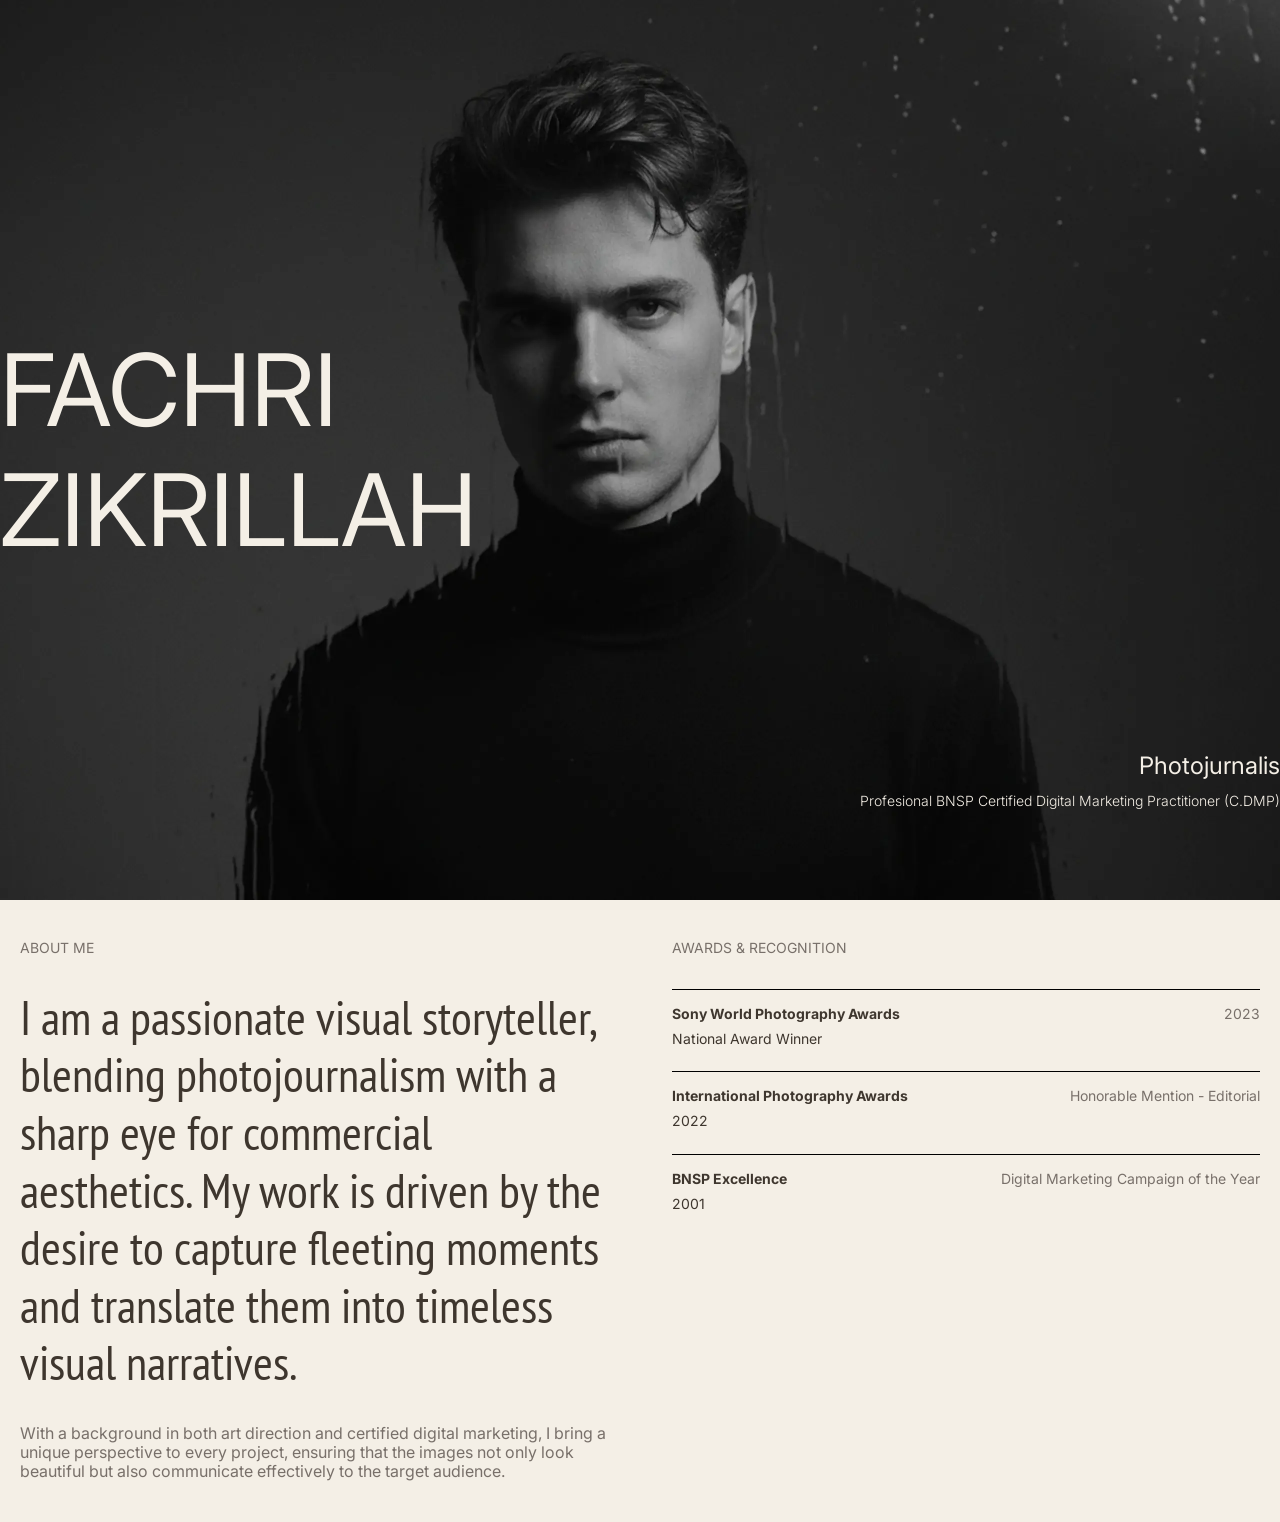
==== about-me.html @ 1428363a "rename files" ====
<!DOCTYPE html>
<html lang="en">
    <head>
        <meta charset="UTF-8" />
        <meta name="viewport" content="width=device-width, initial-scale=1.0" />
        <title>Fachri Zikrillah</title>
        <link rel="preconnect" href="https://fonts.googleapis.com" />
        <link rel="preconnect" href="https://fonts.gstatic.com" crossorigin />
        <link
            href="https://fonts.googleapis.com/css2?family=Inter:ital,opsz,wght@0,14..32,100..900;1,14..32,100..900&family=PT+Sans+Narrow:wght@400;700&display=swap"
            rel="stylesheet"
        />
        <link rel="stylesheet" href="style.css" />
    </head>
<body>
    <section class="about-me">
        <div class="clip-expand-animation">
            <img src="me.webp" alt="" class="about-me__background " />

            <div class="about-me__container">
                <div class="about-me__name">
                    <div>FACHRI</div>
                    <div>ZIKRILLAH</div>
                </div>
                <div class="about-me__desc">
                    <div class="about-me__role">Photojurnalis</div>
                    <div>Profesional BNSP Certified Digital Marketing Practitioner (C.DMP)</div>
                </div>
            </div>
        </div>
    </section>

    <section class="me">
        <div class="me__section">
            <div class="me__label">ABOUT ME</div>
            <div class="me__title">
                I am a passionate visual storyteller, blending photojournalism with a sharp eye for commercial
                aesthetics. My work is driven by the desire to capture fleeting moments and
                translate them into timeless visual narratives.
            </div>
            <div class="me__desc">
                With a background in both art direction and certified digital marketing, I bring a unique perspective
                to every project, ensuring that the images not only look beautiful but also communicate effectively to
                the target audience.
            </div>
        </div>
        <div class="me__section">
            <div class="me__label">AWARDS & RECOGNITION</div>
            <div class="me__awards">
                <div class="award">
                    <div class="award__title">Sony World Photography Awards</div>
                    <div class="award__year">2023</div>
                    <div class="award__desc">National Award Winner</div>
                </div>
                <div class="award">
                    <div class="award__title">International Photography Awards</div>
                    <div class="award__year">Honorable Mention - Editorial</div>
                    <div class="award__desc">2022</div>
                </div>
                <div class="award">
                    <div class="award__title">BNSP Excellence</div>
                    <div class="award__year">Digital Marketing Campaign of the Year</div>
                    <div class="award__desc">2001</div>
                </div>
            </div>
        </div>
    </section>
</body>
</html>
---- style.css ----
@keyframes scaleDown1 {
    to {
        transform: scale(1.35);
    }
}

@keyframes scaleDown2 {
    from {
        transform: scale(1.35);
    }

    to {
        transform: scale(1);
    }
}

@keyframes clip-in {
    from {
        clip-path: polygon(50% 50%, 50% 50%, 50% 50%, 50% 50%);
    }
    to {
        clip-path: polygon(40.45% 26.5%, 59.55% 26.5%, 59.55% 73.5%, 40.45% 73.5%);
    }
}

@keyframes clip-hold {
    from {
        clip-path: polygon(40.45% 26.5%, 59.55% 26.5%, 59.55% 73.5%, 40.45% 73.5%);
    }
    to {
        clip-path: polygon(39.25% 23.5%, 60.75% 23.5%, 60.75% 76.5%, 39.25% 76.5%);
    }
}

@keyframes clip-expand {
    from {
        clip-path: polygon(39.25% 23.5%, 60.75% 23.5%, 60.75% 76.5%, 39.25% 76.5%);
    }
    to {
        clip-path: polygon(0% 0%, 100% 0%, 100% 100%, 0% 100%);
    }
}
/*
    START: RESET
    Josh's Custom CSS Reset (with customization)
    https://www.joshwcomeau.com/css/custom-css-reset/
*/
:root {
    --color-white: #f4efe6;
    --color-white-2: #ebe5da;
    --color-white-3: rgb(244 239 230 / 0.6);
    --color-dark-brown: #3e362e;
    --color-soft-brown: #78706a;

    /* THEME COLOR */
    --color-background: var(--color-white);
    --color-background-foreground: var(--color-dark-brown);
    --color-background-secondary: var(--color-white-2);

    --color-primary: var(--color-dark-brown);
    --color-primary-foreground: var(--color-white);

    --color-text-primary: var(--color-dark-brown);
    --color-text-secondary: var(--color-soft-brown);
    --color-muted: var(--color-white-3);

    --font-sans: "PT Sans Narrow", sans-serif;
    --font-sans-serif: "Inter", sans-serif;

    --max-content-width: 1320px;
    --min-content-padding: 20px;
}

*,
*::after,
*::before {
    margin: 0;
    padding: 0;
    box-sizing: border-box;
}

html {
    color-scheme: only light;
}

@media (prefers-reduced-motion: no-preference) {
    html {
        interpolate-size: allow-keywords;
    }
}

body {
    -webkit-font-smoothing: antialiased;
    font: 400 16px/1.2 var(--font-sans);
    color: var(--color-text-primary);
    background-color: var(--color-background);
}

img,
picture,
video,
canvas,
svg {
    display: block;
    max-width: 100%;
}

input,
button,
textarea,
select {
    font: inherit;
}

p,
h1,
h2,
h3,
h4,
h5,
h6 {
    overflow-wrap: break-word;
}

p {
    text-wrap: pretty;
}

h1,
h2,
h3,
h4,
h5,
h6 {
    text-wrap: balance;
    font: inherit;
}

#root,
#__next {
    isolation: isolate;
}
/* END: RESET */

/* START: ANIMATION */
@keyframes moveUp {
    from {
        transform: translateY(0);
    }

    to {
        transform: translateY(-100%);
    }
}

@keyframes hide {
    to {
        display: none;
    }
}
/* END: ANIMATION */

/* START: UTILS */
.background-secondary {
    background-color: var(--color-background-secondary) !important;
}

.text-primary-foreground {
    color: var(--color-primary-foreground) !important;
}
/* END: UTILS */

.container {
    max-width: var(--max-content-width);
    width: 100%;
    padding: 0 var(--min-content-padding);
    margin-left: auto;
    margin-right: auto;
}

/* START: HERO */
.hero {
    display: flex;
    flex-direction: column;
    justify-content: center;
    align-items: center;

    min-height: 100vh;

    background-color: var(--color-background);
    position: relative;
}

.hero__title {
    font-size: clamp(40px, 14vw, 150px);
    text-align: center;

    > * {
        white-space: wrap;
    }
}

.hero__tiles {
    display: flex;
    position: absolute;
    top: 0;
    left: 0;
    right: 0;
    bottom: 0;

    > * {
        --animation-delay: 0s;
        flex: 1;
        width: 100%;
        animation: moveUp 0.3s ease-in forwards;
        background-color: white;
        animation-delay: var(--animation-delay);
    }
}
/* END: HERO */

/* START: GALLERY */
.gallery {
    background-color: var(--color-background-secondary);
}

.gallery__container {
    max-width: var(--max-content-width);
    padding: var(--min-content-padding);
    margin: 0 auto;

    display: grid;
    grid-template-columns: 300px 1fr;
    gap: 60px;
}

.gallery__photos {
    display: grid;
    grid-template-columns: 1fr 1fr;
    gap: 32px;

    > img {
        width: 100%;
    }
}

.gallery__sidebar {
    /* TODO: set sticky */
    display: flex;
    flex-direction: column;
    gap: 32px;
    font: 400 12px/1.2 var(--font-sans-serif);
    color: var(--color-text-secondary);
}

.gallery__categories {
    display: flex;
    flex-direction: column;
    gap: 16px;
    font: 400 14px/1.2 var(--font-sans-serif);

    > * {
        position: relative;
    }
}
.gallery__active {
    display: flex;
    align-items: center;
    color: var(--color-text-primary);
    font-weight: 700;
}
.gallery__active::before {
    content: ">";
    display: block;
    color: var(--color-text-primary);
    font: inherit;
}
/* END: GALLERY */

/* START: FOOTER */
.footer {
    background-color: var(--color-primary);
    color: var(--color-primary-foreground);
    padding: 40px 20px;
    text-align: center;
    padding: 64px;

    display: flex;
    flex-direction: column;
    align-items: center;
    gap: 24px;
}

.footer__sosmed {
    margin-bottom: 20px;
    color: var(--color-muted);
    display: flex;
    justify-content: flex-start;
    gap: 24px;
}

.footer__link {
    font: 400 14px/1.2 var(--font-sans-serif);
    text-decoration: none;

    &,
    &:visited {
        color: var(--color-muted);
    }

    &:hover {
        color: var(--color-primary-foreground);
    }
}

.footer__sosmed-email {
    font: 400 14px/1.2 var(--font-sans-serif);
    color: var(--color-white);
}

.footer__sosmed-icons {
    display: flex;
    justify-content: center;
    gap: 16px;

    img {
        height: 20px;
        aspect-ratio: 1;
    }

    > * {
        padding: 10px;
        color: var(--color-muted);
        background-color: var(--color-background-secondary);
        border-radius: 50px;
        display: flex;
        align-items: center;
        justify-content: center;
    }
}

.footer__nav {
    display: flex;
    gap: 24px;

    > * {
        text-decoration: none;

        &,
        &:visited {
            color: var(--color-muted);
        }

        &:hover {
            color: var(--color-primary-foreground);
        }
    }
}

.footer__email {
    font: 400 14px/1.2 var(--font-sans-serif);
    text-decoration: none;

    &,
    &:visited {
        color: var(--color-muted);
    }

    &:hover {
        color: var(--color-primary-foreground);
    }
}
/* END: FOOTER */

/* START about-ME */
.about-me {
    position: relative;
    isolation: isolate;
    background-color: black;
}

.clip-expand-animation {
    animation:
        clip-in 0.75s cubic-bezier(1, 0.327, 0.301, 0.998) forwards,
        clip-hold 0.25s linear 0.75s forwards,
        clip-expand 0.75s cubic-bezier(1, 0.327, 0.301, 0.998) 1s forwards;
}

.about-me__overlay {
    position: absolute;
    top: 0;
    left: 0;
    right: 0;
    bottom: 0;
    background-color: black;
    transform-origin: 50% 50%;
}

.about-me__content {
    position: relative;
    z-index: 2;
}

.about-me__container {
    position: relative;
    max-width: var(--max-content-width);
    padding: var(--min-content-padding);
    margin: 0 auto;
    min-height: 100vh;
}

.about-me__name {
    position: absolute;
    top: 50%;
    left: 0;
    transform: translateY(-50%);
    font: 400 100px/1.2 var(--font-sans-serif);
    color: var(--color-white);
    z-index: 1;
}

.about-me__desc {
    position: absolute;
    bottom: 10%;
    right: 0;
    font: 300 14px/1.2 var(--font-sans-serif);
    white-space: nowrap;
    color: var(--color-white);

    display: flex;
    flex-direction: column;
    gap: 12px;
    text-align: end;
}

.about-me__role {
    font: 400 24px/1.2 var(--font-sans-serif);
}

.about-me__background {
    position: absolute;
    top: 0;
    left: 0;
    width: 100%;
    height: 100%;
    min-height: 100vh;
    object-fit: cover;
    transform-origin: 50% 50%;
    will-change: transform clip-path;
}
/* END about-ME */

/* START: ME */
.me {
    display: grid;
    grid-template-columns: 1fr 1fr;
    gap: 64px;

    max-width: var(--max-content-width);
    margin: 0 auto;
    padding: calc(2 * var(--min-content-padding)) var(--min-content-padding);

    @media (max-width: 768px) {
        grid-template-columns: 1fr;
    }
}

.me__section {
    display: flex;
    flex-direction: column;
    gap: 32px;
}

.me__label {
    font: 400 14px/1.2 var(--font-sans-serif);
    color: var(--color-text-secondary);
}

.me__title {
    font: 400 48px/1.2 var(--font-sans);
    color: var(--color-text-primary);
}

.me__desc {
    font: 400 16px/1.2 var(--font-sans-serif);
    color: var(--color-text-secondary);
}

.me__awards {
    display: flex;
    flex-direction: column;
    gap: 24px;

    > * {
        padding-top: 16px;
        border-top: 1px solid black;
    }
}
/* END: ME */

/* START: AWARD */
.award {
    display: grid;
    grid-template-areas:
        "title year"
        "desc desc";
    grid-template-columns: 1fr auto;
    gap: 8px;
}

.award__title {
    grid-area: title;
    font: 700 14px/1.2 var(--font-sans-serif);
    color: var(--color-text-primary);
}

.award__year {
    grid-area: year;
    font: 400 14px/1.2 var(--font-sans-serif);
    color: var(--color-text-secondary);
}

.award__desc {
    grid-area: desc;
    font: 400 14px/1.2 var(--font-sans-serif);
}
/* END: AWARD */

/* START: CTA */
.cta {
    background-color: var(--color-background);
}

.cta__container {
    max-width: var(--max-content-width);
    padding: var(--min-content-padding);
    margin: 0 auto;

    min-height: 50vh;

    display: flex;
    flex-direction: column;
    align-items: center;
    justify-content: center;
    gap: 16px;
}

.cta__title {
    font: bold 48px/1.2 var(--font-sans-serif);
    color: var(--color-text-primary);
    text-align: center;
}

.cta__desc {
    font: 400 16px/1.2 var(--font-sans-serif);
    color: var(--color-text-secondary);
    margin-bottom: 10px;
}

.cta__actions {
    display: flex;
    flex-direction: column;
    align-items: center;
    gap: 20px;
}

/* ── Primary button — lens slide ── */
.cta__button {
    position: relative;
    display: inline-block;
    width: 192px;
    height: 48px;
    overflow: hidden;

    border: 1px solid var(--color-background-foreground);
    border-radius: 4px;
    text-decoration: none;
    cursor: pointer;
}

.cta__button-track {
    position: absolute;
    inset: 0;
    display: flex;
    flex-direction: column;
    transition: transform 0.38s cubic-bezier(0.4, 0, 0.2, 1);
}

.cta__button-row {
    flex: 0 0 100%;
    display: flex;
    align-items: center;
    justify-content: center;
    gap: 8px;

    font: 400 14px/1.2 var(--font-sans-serif);
}

.cta__button-row:first-child {
    color: var(--color-background-foreground);
}

.cta__button-row:last-child {
    color: var(--color-background);
    background-color: var(--color-background-foreground);
}

.cta__button:hover .cta__button-track {
    transform: translateY(-100%);
}

/* ── Secondary — subtle text link ── */
.cta__link {
    display: inline-flex;
    align-items: center;
    gap: 5px;

    font: 400 13px/1.2 var(--font-sans-serif);
    color: var(--color-text-secondary);
    text-decoration: none;

    border-bottom: 1px solid transparent;
    padding-bottom: 1px;

    transition: color 0.2s ease, border-color 0.2s ease;
}

.cta__link:hover {
    color: var(--color-text-primary);
    border-bottom-color: var(--color-text-primary);
}
/* END: CTA */
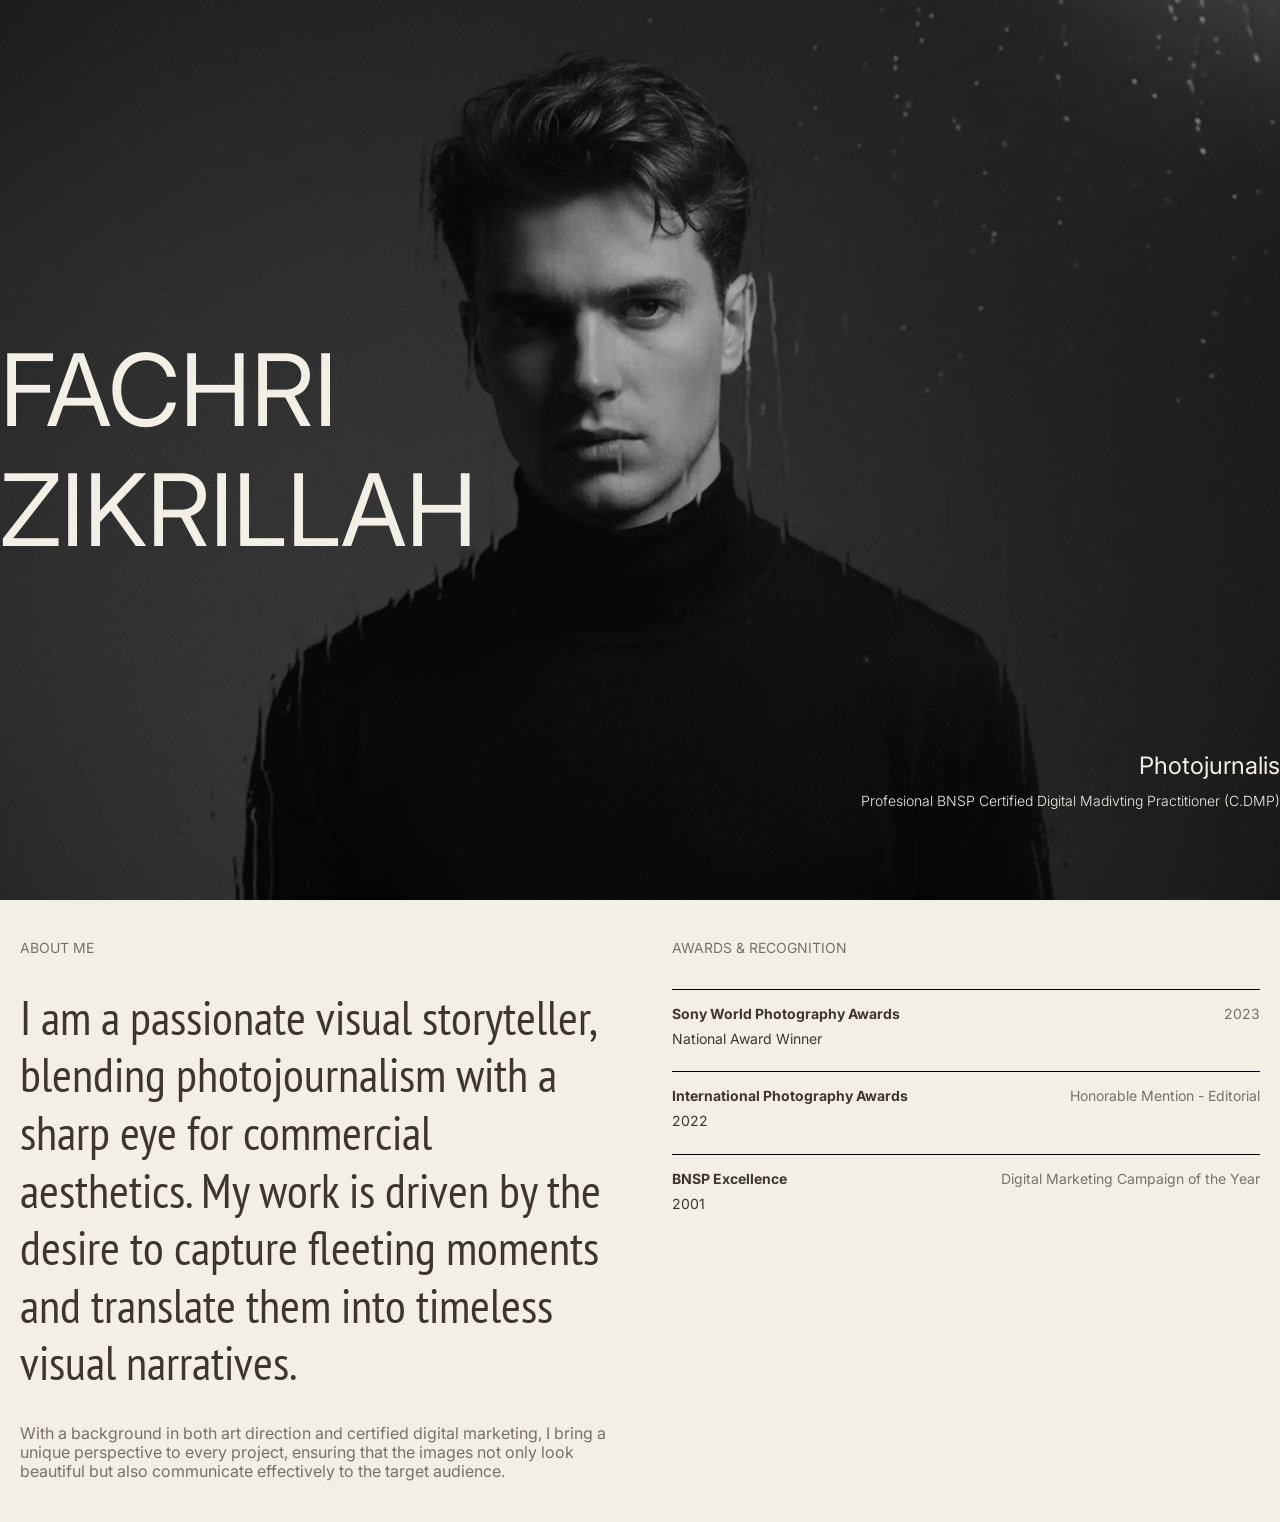
==== commit 22190999: "add about me text reveal animation" ====
--- a/about-me.html
+++ b/about-me.html
@@ -15,16 +15,16 @@
 <body>
     <section class="about-me">
         <div class="clip-expand-animation">
-            <img src="me.webp" alt="" class="about-me__background " />
+            <img src="me.webp" alt="" class="about-me__background" />
 
             <div class="about-me__container">
                 <div class="about-me__name">
-                    <div>FACHRI</div>
-                    <div>ZIKRILLAH</div>
+                    <div class="about-me__text-reveal">FACHRI</div>
+                    <div class="about-me__text-reveal">ZIKRILLAH</div>
                 </div>
                 <div class="about-me__desc">
-                    <div class="about-me__role">Photojurnalis</div>
-                    <div>Profesional BNSP Certified Digital Marketing Practitioner (C.DMP)</div>
+                    <div class="about-me__role about-me__text-reveal">Photojurnalis</div>
+                    <div class="about-me__text-reveal">Profesional BNSP Certified Digital Madivting Practitioner (C.DMP)</div>
                 </div>
             </div>
         </div>
--- a/style.css
+++ b/style.css
@@ -1,3 +1,10 @@
+
+@property --cropped-text-reveal {
+  syntax: '<percentage>';
+  initial-value: 0%;
+  inherits: false;
+}
+
 @keyframes scaleDown1 {
     to {
         transform: scale(1.35);
@@ -39,6 +46,20 @@
     to {
         clip-path: polygon(0% 0%, 100% 0%, 100% 100%, 0% 100%);
     }
+}
+
+@keyframes slideIn {
+    from {
+        transform: translateY(100%);
+    }
+
+    to {
+        transform: translateY(0);
+    }
+}
+
+@keyframes croppedText {
+    to { --cropped-text-reveal: 100%; }
 }
 /*
     START: RESET
@@ -386,6 +407,12 @@
         clip-expand 0.75s cubic-bezier(1, 0.327, 0.301, 0.998) 1s forwards;
 }
 
+.cropped-text-animation {
+    animation: croppedText 0.75s ease-in-out forwards 1.75s;
+    color: transparent;
+    background-clip: text;
+}
+
 .about-me__overlay {
     position: absolute;
     top: 0;
@@ -435,6 +462,21 @@
 
 .about-me__role {
     font: 400 24px/1.2 var(--font-sans-serif);
+}
+
+.about-me__text-reveal {
+    color: transparent;
+    background:
+        linear-gradient(
+            to top,
+            transparent 0,
+            transparent calc(100% - var(--cropped-text-reveal)),
+            var(--color-white) calc(100% - var(--cropped-text-reveal))
+        );
+    background-clip: text;
+    animation:
+        slideIn 0.75s ease-in-out forwards 1.75s,
+        croppedText 0.75s ease-in-out forwards 1.75s;
 }
 
 .about-me__background {
@@ -622,7 +664,9 @@
     border-bottom: 1px solid transparent;
     padding-bottom: 1px;
 
-    transition: color 0.2s ease, border-color 0.2s ease;
+    transition:
+        color 0.2s ease,
+        border-color 0.2s ease;
 }
 
 .cta__link:hover {
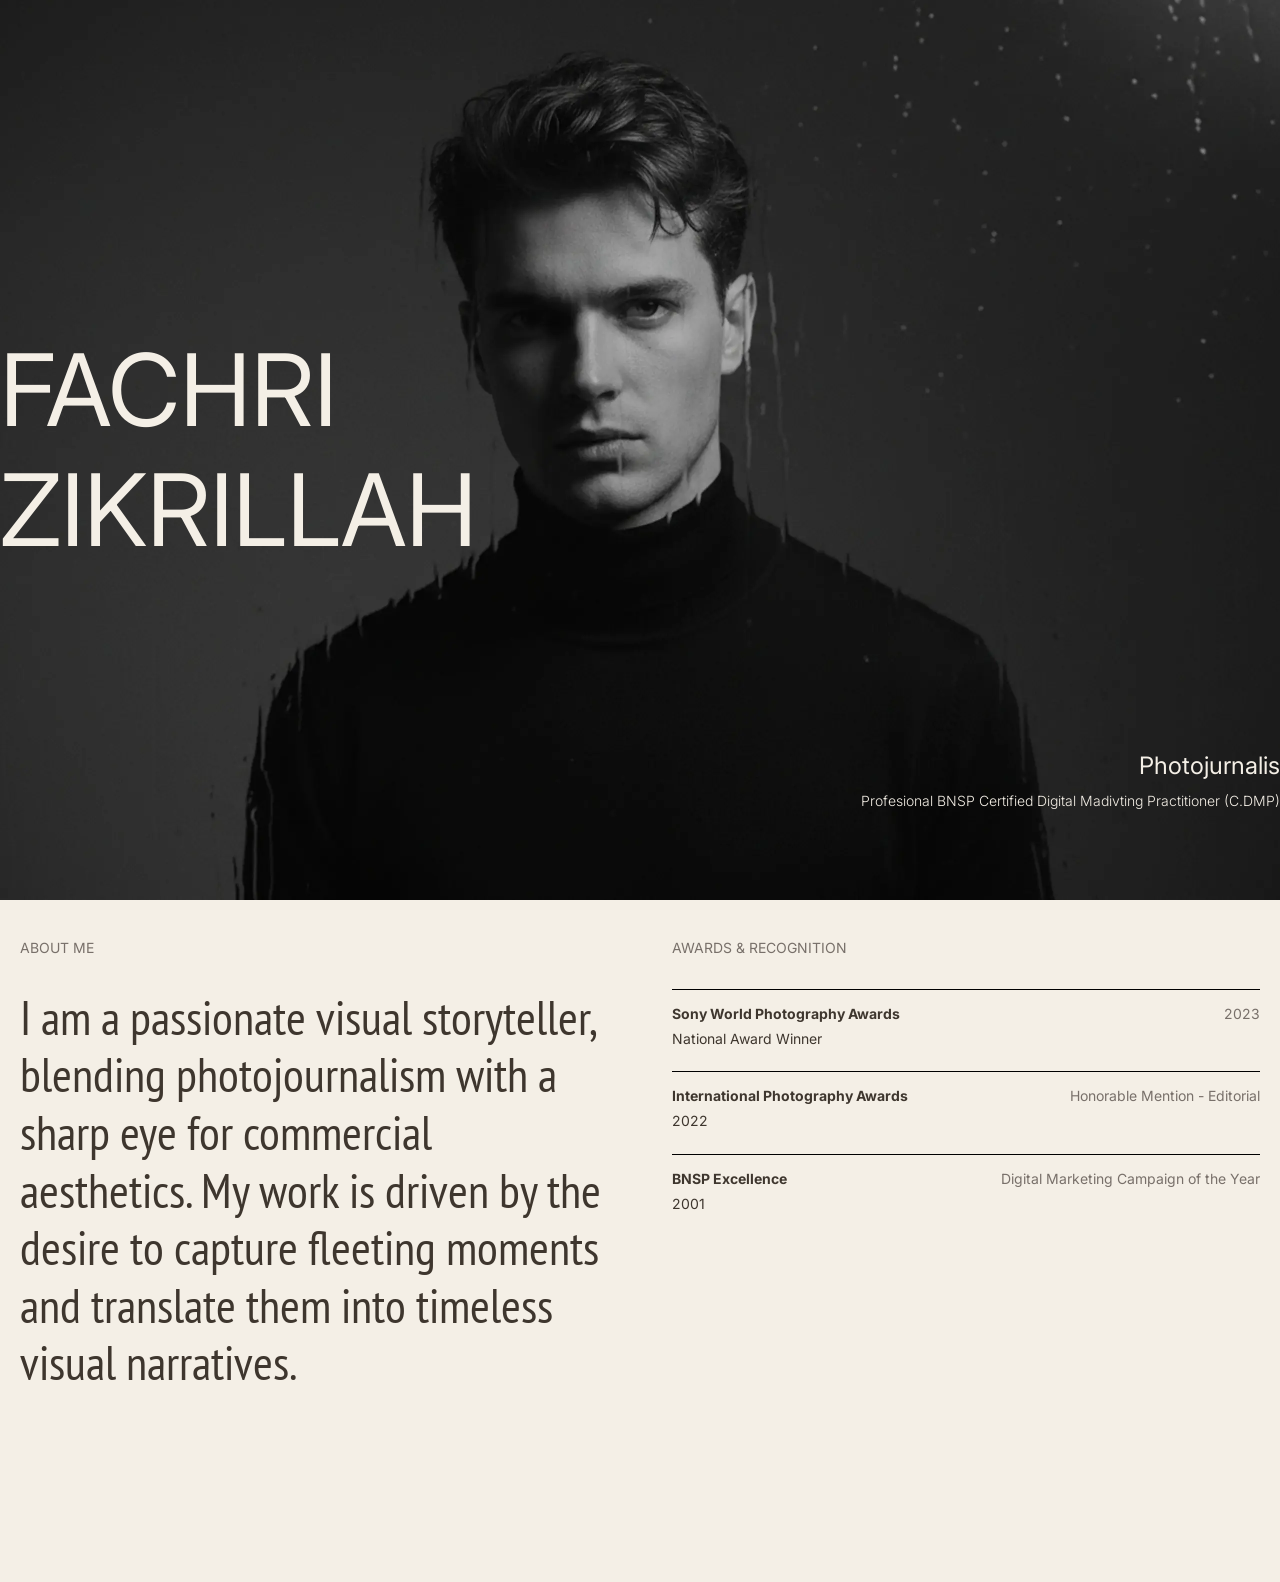
==== commit b4735d50: "add aos animation" ====
--- a/about-me.html
+++ b/about-me.html
@@ -11,6 +11,7 @@
             rel="stylesheet"
         />
         <link rel="stylesheet" href="style.css" />
+        <link href="https://unpkg.com/aos@2.3.1/dist/aos.css" rel="stylesheet">
     </head>
 <body>
     <section class="about-me">
@@ -32,32 +33,32 @@
 
     <section class="me">
         <div class="me__section">
-            <div class="me__label">ABOUT ME</div>
-            <div class="me__title">
+            <div class="me__label" data-aos="fade-up">ABOUT ME</div>
+            <div class="me__title" data-aos="fade-up" data-aos-delay="100">
                 I am a passionate visual storyteller, blending photojournalism with a sharp eye for commercial
                 aesthetics. My work is driven by the desire to capture fleeting moments and
                 translate them into timeless visual narratives.
             </div>
-            <div class="me__desc">
+            <div class="me__desc" data-aos="fade-up" data-aos-delay="100">
                 With a background in both art direction and certified digital marketing, I bring a unique perspective
                 to every project, ensuring that the images not only look beautiful but also communicate effectively to
                 the target audience.
             </div>
         </div>
         <div class="me__section">
-            <div class="me__label">AWARDS & RECOGNITION</div>
+            <div class="me__label" data-aos="fade-up">AWARDS & RECOGNITION</div>
             <div class="me__awards">
-                <div class="award">
+                <div class="award" data-aos="fade-up" data-aos-delay="100">
                     <div class="award__title">Sony World Photography Awards</div>
                     <div class="award__year">2023</div>
                     <div class="award__desc">National Award Winner</div>
                 </div>
-                <div class="award">
+                <div class="award" data-aos="fade-up" data-aos-delay="200">
                     <div class="award__title">International Photography Awards</div>
                     <div class="award__year">Honorable Mention - Editorial</div>
                     <div class="award__desc">2022</div>
                 </div>
-                <div class="award">
+                <div class="award" data-aos="fade-up" data-aos-delay="300">
                     <div class="award__title">BNSP Excellence</div>
                     <div class="award__year">Digital Marketing Campaign of the Year</div>
                     <div class="award__desc">2001</div>
@@ -65,5 +66,10 @@
             </div>
         </div>
     </section>
+
+    <script src="https://unpkg.com/aos@2.3.1/dist/aos.js"></script>
+    <script>
+        AOS.init();
+    </script>
 </body>
 </html>
--- a/style.css
+++ b/style.css
@@ -501,6 +501,7 @@
     max-width: var(--max-content-width);
     margin: 0 auto;
     padding: calc(2 * var(--min-content-padding)) var(--min-content-padding);
+    padding-bottom: 100px;
 
     @media (max-width: 768px) {
         grid-template-columns: 1fr;
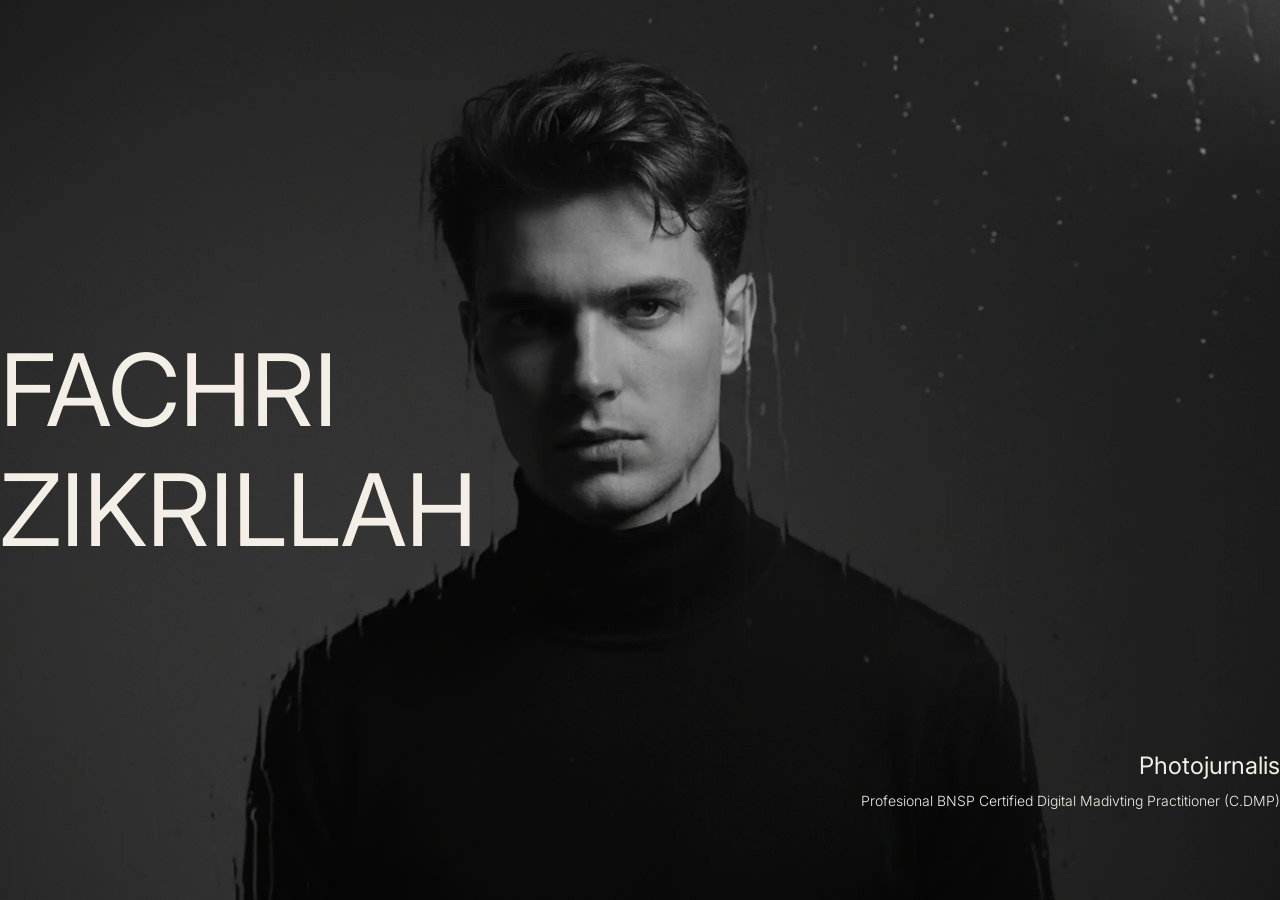
==== commit 2576e35e: "prevent scroll on initial load" ====
--- a/about-me.html
+++ b/about-me.html
@@ -31,7 +31,7 @@
         </div>
     </section>
 
-    <section class="me">
+    <section class="me" style="display: none;" id="me">
         <div class="me__section">
             <div class="me__label" data-aos="fade-up">ABOUT ME</div>
             <div class="me__title" data-aos="fade-up" data-aos-delay="100">
@@ -71,5 +71,20 @@
     <script>
         AOS.init();
     </script>
+
+    <script>
+        window.scrollTo(0, 0);
+        document.body.style.overflow = 'hidden';
+
+        const lockTouch = (e) => e.preventDefault();
+        document.addEventListener('touchmove', lockTouch, { passive: false });
+
+        setTimeout(() => {
+            document.body.style.overflow = '';
+            document.removeEventListener('touchmove', lockTouch);
+
+            document.getElementById('me').style = '';
+        }, 2500);
+    </script>
 </body>
 </html>
